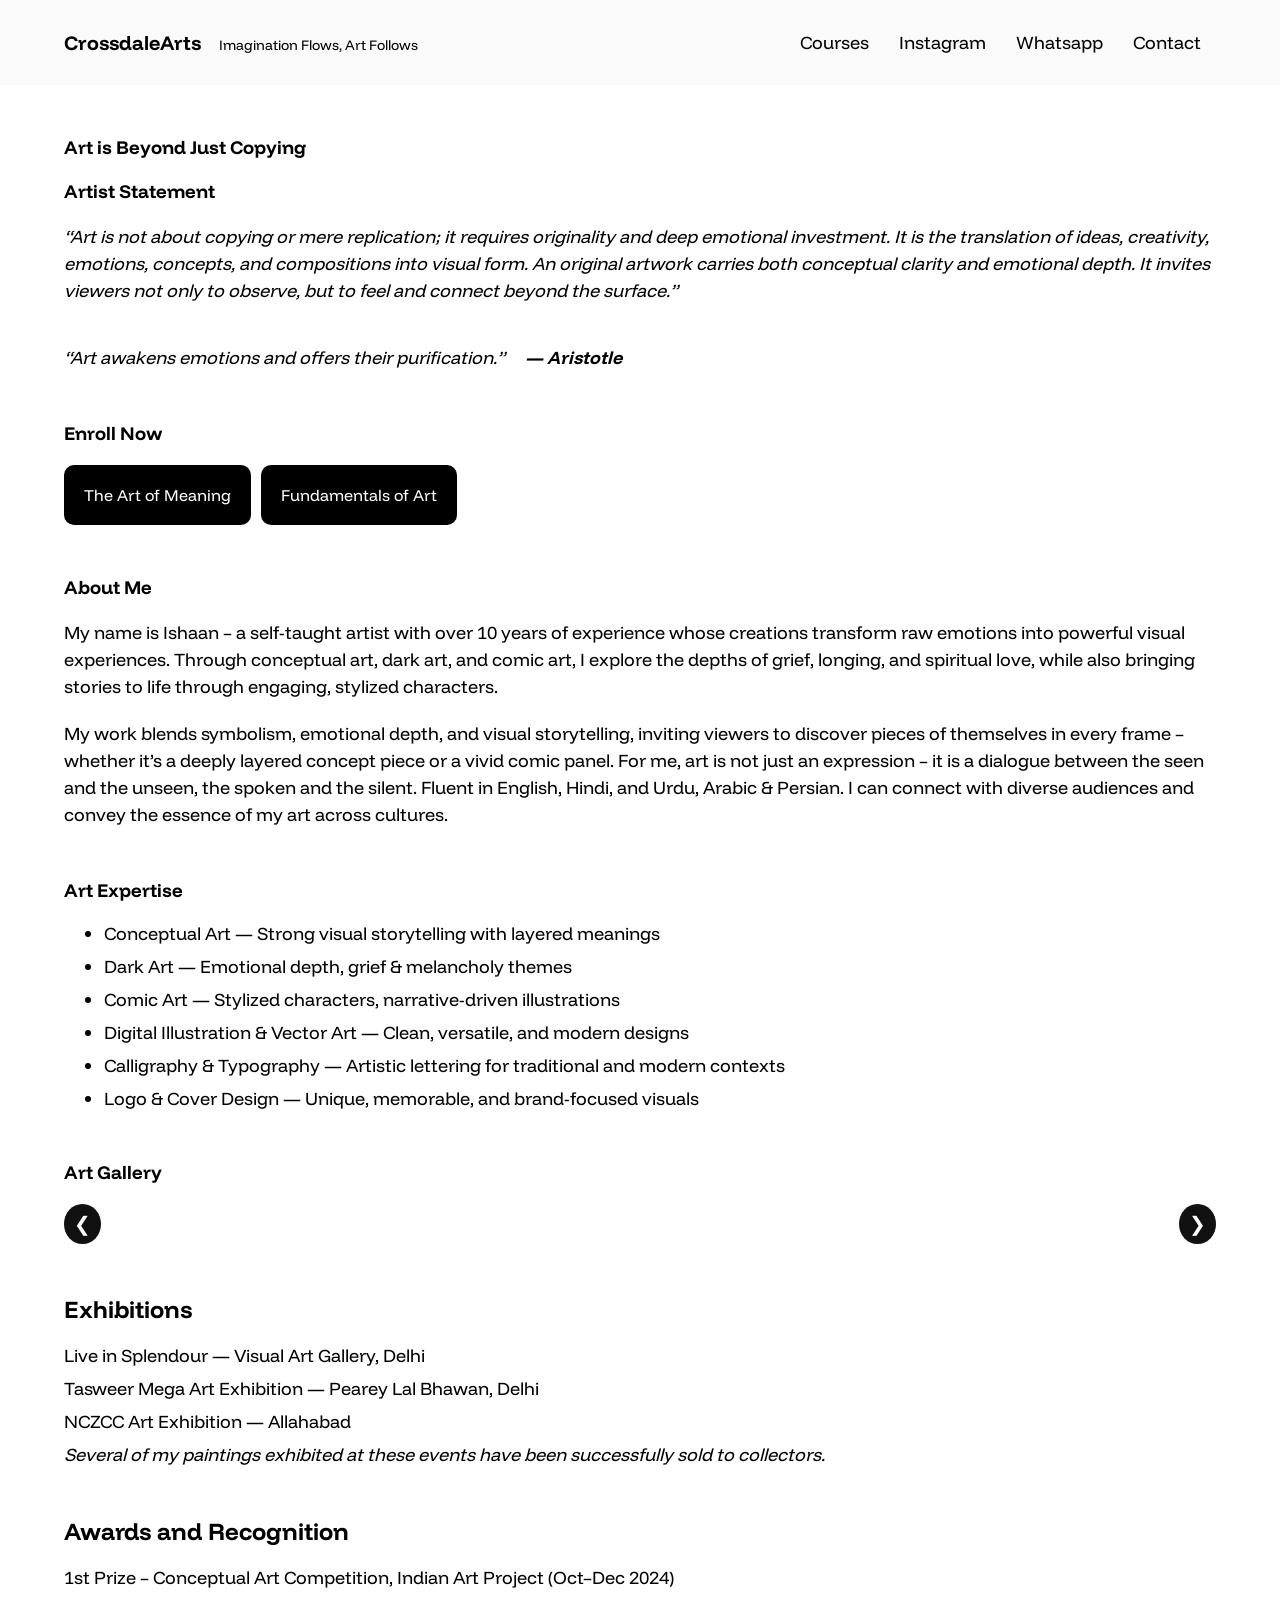
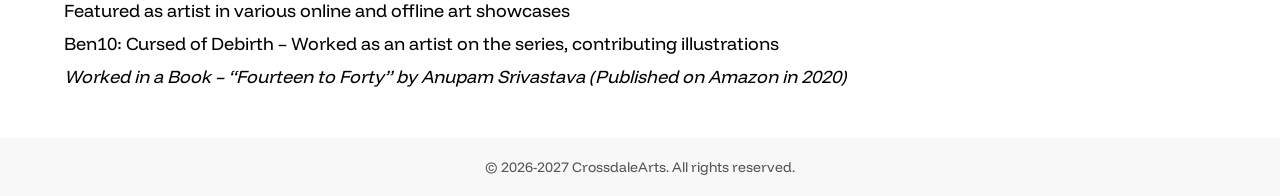
==== index.html @ beca7720 "Update font styles and enhance layout for improved aesthetics and readability" ====
<!doctype html>
<html lang="en">
  <head>
    <meta charset="UTF-8" />
    <meta name="viewport" content="width=device-width, initial-scale=1.0" />
    <link rel="stylesheet" href="style.css" />
    <!-- <link rel="preconnect" href="https://fonts.googleapis.com" />
    <link rel="preconnect" href="https://fonts.gstatic.com" crossorigin />
    <link
      href="https://fonts.googleapis.com/css2?family=Roboto:ital,wght@0,100..900;1,100..900&display=swap"
      rel="stylesheet"
    /> -->
    <link rel="preconnect" href="https://fonts.googleapis.com">
<link rel="preconnect" href="https://fonts.gstatic.com" crossorigin>
<link href="https://fonts.googleapis.com/css2?family=Funnel+Display:wght@300..800&display=swap" rel="stylesheet">
    <title>CrossdaleArts - Imagination Flows, Art Follows</title>
  </head>
  <body>
    <nav>
      <div id="navbar">
        <p>
          <b id="site-title"><a href="index.html">CrossdaleArts</a></b> &nbsp;&nbsp;&nbsp;&nbsp;
          Imagination Flows, Art Follows
        </p>
        <ul>
          <li><a href="/pages/courses.html" target="_blank">Courses</a></li>
          <li><a href="https://www.instagram.com/crossdalearts/" target="_blank">Instagram</a></li>
          <li><a href="https://wa.me/8858762510" target="_blank">Whatsapp</a></li>
          <li><a href="mailto:contact@crossdalearts.com">Contact</a></li>
        </ul>
      </div>
    </nav>

    <div id="artist-statement">
      <h3>Art is Beyond Just Copying</h3>
      <br />
      <h3>Artist Statement</h3>
      <br />
      <p id="artist-statement-paragraph">
        “Art is not about copying or mere replication; it requires originality and deep emotional investment. It is the translation of ideas, creativity, emotions, concepts, and compositions into visual form. An original artwork carries both conceptual clarity and emotional depth. It invites viewers not only to observe, but to feel and connect beyond the surface.”
      </p>
      <br><br>
      <p id="popular-quote">
        <i>“Art awakens emotions and offers their purification.”<b>&nbsp;&nbsp;&nbsp;&nbsp;&nbsp;— Aristotle</b></i>
      </p>
    </div>

    <!-- Enrollment -->
    <div id="enrollment">
      <h3>Enroll Now</h3>
      <br />
      <div id="enrollment-buttons">
        <a href="/pages/the-art-of-meaning.html"><button>The Art of Meaning</button></a>
        <a href="/pages/fundamental-of-arts.html"><button>Fundamentals of Art</button></a>
      </div>
    </div>

    <!-- About-Me -->
    <div id="about-me">
      <h3>About Me</h3>
      <br />
      <p>
        My name is Ishaan – a self-taught artist with over 10 years of
        experience whose creations transform raw emotions into powerful visual
        experiences. Through conceptual art, dark art, and comic art, I explore
        the depths of grief, longing, and spiritual love, while also bringing
        stories to life through engaging, stylized characters.
      </p>
      <br />
      <p>
        My work blends symbolism, emotional depth, and visual storytelling,
        inviting viewers to discover pieces of themselves in every frame –
        whether it’s a deeply layered concept piece or a vivid comic panel. For
        me, art is not just an expression – it is a dialogue between the seen
        and the unseen, the spoken and the silent. Fluent in English, Hindi, and
        Urdu, Arabic & Persian. I can connect with diverse audiences and convey
        the essence of my art across cultures.
      </p>
    </div>

    <!-- Art-Expertise -->
    <div id="art-expertise">
      <h3>Art Expertise</h3>
      <br />
      <ul>
        <li>
          Conceptual Art — Strong visual storytelling with layered meanings
        </li>
        <li>Dark Art — Emotional depth, grief & melancholy themes</li>
        <li>Comic Art — Stylized characters, narrative-driven illustrations</li>
        <li>
          Digital Illustration & Vector Art — Clean, versatile, and modern
          designs
        </li>
        <li>
          Calligraphy & Typography — Artistic lettering for traditional and
          modern contexts
        </li>
        <li>
          Logo & Cover Design — Unique, memorable, and brand-focused visuals
        </li>
      </ul>
    </div>

    <!-- art-gallery -->
    <div id="art-gallery">
      <h3>Art Gallery</h3>
      <br />
      <div class="gallery-slider" id="gallery-slider">
        <button
          class="gallery-nav"
          id="gallery-prev"
          aria-label="Previous images"
        >
          &#10094;
        </button>
        <div class="gallery-viewport">
          <div id="art-gallery-images"></div>
        </div>
        <button class="gallery-nav" id="gallery-next" aria-label="Next images">
          &#10095;
        </button>
      </div>
    </div>

    <!-- exhibitions -->
    <div id="exhibitions">
        <h2>Exhibitions</h2>
        <br>
      <p class="exhibitions-names">Live in Splendour — Visual Art Gallery, Delhi</p>
      <p class="exhibitions-names">Tasweer Mega Art Exhibition — Pearey Lal Bhawan, Delhi</p>
      <p class="exhibitions-names">NCZCC Art Exhibition — Allahabad</p>
      <p id="exhibition-note">Several of my paintings exhibited at these events have been successfully sold to collectors.</p>
    </div>

    <!-- awards and recognition -->
    <div id="recognitions">
        <h2>Awards and Recognition</h2>
        <br>
      <p class="recognition-names">1st Prize – Conceptual Art Competition, Indian Art Project (Oct–Dec 2024)</p>
      <p class="recognition-names">Featured as artist in various online and offline art showcases</p>
      <p class="recognition-names">Ben10: Cursed of Debirth – Worked as an artist on the series, contributing illustrations</p>
      <p id="recognition-note">Worked in a Book – “Fourteen to Forty” by Anupam Srivastava (Published on Amazon in 2020)</p>
    </div>

    <!-- footer -->
    <footer>
        <p>&copy; 2026-2027 CrossdaleArts. All rights reserved.</p>
    </footer>
    <script src="script.js"></script>
  </body>
</html>
---- style.css ----
*{
    margin: 0;
    padding: 0;
    /* font-family: "Roboto", sans-serif; */
    font-family: "Funnel Display", sans-serif;
}
a{
    text-decoration: none;
    color: inherit;
}

/* Global interactive glow for links and buttons */
a,
button{
    transition: color 0.2s ease, box-shadow 0.2s ease, text-shadow 0.2s ease, transform 0.2s ease;
}

a:hover,
a:focus-visible{
    text-shadow: 0 0 6px rgba(255, 255, 255, 0.45), 0 0 10px rgba(0, 0, 0, 0.25);
}

button:hover,
button:focus-visible{
    box-shadow: 0 0 10px rgba(255, 255, 255, 0.6), 0 0 14px rgba(0, 0, 0, 0.25);
    transform: translateY(-1px);
}

a:active{
    text-shadow: 0 0 4px rgba(255, 255, 255, 0.35), 0 0 8px rgba(0, 0, 0, 0.2);
}

button:active{
    box-shadow: 0 0 6px rgba(255, 255, 255, 0.45), 0 0 10px rgba(0, 0, 0, 0.2);
    transform: translateY(0);
}
nav{
    background-color: rgb(250, 250, 250);
    font-size: 18px;
}
#navbar{
    display: flex;
    justify-content: space-between;
    align-items: center;
    padding: 30px;
    width: 90%;
    margin: auto;
}
#navbar ul{
    display: flex;
    list-style: none;
}
#navbar ul li{
    margin: 0 15px;
}
#site-title{
    font-size: 20px;
}
#navbar p{
    font-size: 14px;
}

/* artist-statement */
#artist-statement{
    width: 90%;
    margin: auto;

    margin-top: 50px;
}
#artist-statement-paragraph{
    font-size: 18px;
    line-height: 1.5;
    font-style: italic;
}
#artist-statement h3{
    /* font-style: italic; */
}
#popular-quote{
    font-size: 18px;
    line-height: 1.5;
    font-style: italic;
}


/* Enrollment */
#enrollment{
    width: 90%;
    margin: auto;
    margin-top: 50px;
}
#enrollment-buttons{
    display: flex;
    gap: 10px;
}
#enrollment-buttons button{
    padding: 20px;
    border: none;
    background-color: black;
    color: white;
    border-radius: 10px;
    cursor: pointer;
    font-size: 16px;
}

/* About section */
#about-me{
    width: 90%;
    margin: auto;
    margin-top: 50px;
}
#about-me p{
    font-size: 18px;
    line-height: 1.5;
}

/* art-expertise */
#art-expertise{
    width: 90%;
    margin: auto;
    margin-top: 50px;
}
#art-expertise ul{
    list-style-type: disc;
    margin-left: 40px;
    font-size: 18px;
}
#art-expertise ul li{
    margin-bottom: 10px;
}

/* art-gallery */
#art-gallery{
    width: 90%;
    margin: 50px auto;
}
.gallery-slider{
    display: flex;
    align-items: center;
    gap: 12px;
}
.gallery-viewport{
    overflow: hidden;
    width: 100%;
}
#art-gallery-images{
    display: flex;
    transition: transform 0.35s ease;
    will-change: transform;
}
#art-gallery-images .slide{
    flex: 0 0 33.333%;
    padding-right: 12px;
    box-sizing: border-box;
}
#art-gallery-images img{
    width: 100%;
    height: 550px;
    object-fit: cover;
    border-radius: 10px;
    display: block;
}
.gallery-nav{
    border: none;
    background-color: #111;
    color: #fff;
    width: 40px;
    height: 40px;
    border-radius: 50%;
    cursor: pointer;
    font-size: 20px;
    line-height: 1;
}
.gallery-nav:disabled{
    opacity: 0.4;
    cursor: not-allowed;
}

@media (max-width: 900px){
    #art-gallery-images .slide{
        flex-basis: 50%;
    }
}

@media (max-width: 600px){
    #art-gallery-images .slide{
        flex-basis: 100%;
        padding-right: 0;
    }
    .gallery-nav{
        width: 34px;
        height: 34px;
        font-size: 18px;
    }
}


/* exhibitions */
#exhibitions{
    width: 90%;
    margin: 50px auto;
    gap: 30px;
}
#exhibitions .exhibitions-names{
    margin-bottom: 10px;
    font-size: 18px;
}
#exhibition-note{
    font-size: 18px;
    font-style: italic;
}

/* awards and recognition */
#recognitions{
    width: 90%;
    margin: 50px auto;
    gap: 30px;
}
#recognitions .recognition-names{
    margin-bottom: 10px;
    font-size: 18px;
}
#recognition-note{
    font-size: 18px;
    font-style: italic;
}

/* footer */
footer{
    background-color: rgb(248, 248, 248);
    text-align: center;
    padding: 20px;
    margin-top: 50px;
}
footer p{
    font-size: 14px;
    color: #555;
}               







/* course */
#whole-course-title-tagline-container{
    display: flex;
    justify-content: space-between;
    align-items: center;
    gap: 24px;
    width: 100%;
}
#course-content{
    width: 90%;
    margin: 50px auto;
}
#course-content p{
    font-size: 18px;
    line-height: 1.5;
}
#course-content img{
    width: 50%;
}
#enrollment-button{
    padding: 20px;
    border: none;
    background-color: black;
    color: white;
    border-radius: 10px;
    cursor: pointer;
    font-size: 16px;
    margin-left: 0;
    white-space: nowrap;
}
#whole-container-course{
    display: flex;
    align-items: center;
    gap: 50px;
    width: 90%;
    margin: auto;
}
#course-image{
    width: 40%;
    border-radius: 10px;
}
.download-course-details-button{
    padding: 15px;
    border: none;
    background-color: black;
    color: white;
    border-radius: 10px;
    cursor: pointer;
    font-size: 16px;
    width: 200px;
}
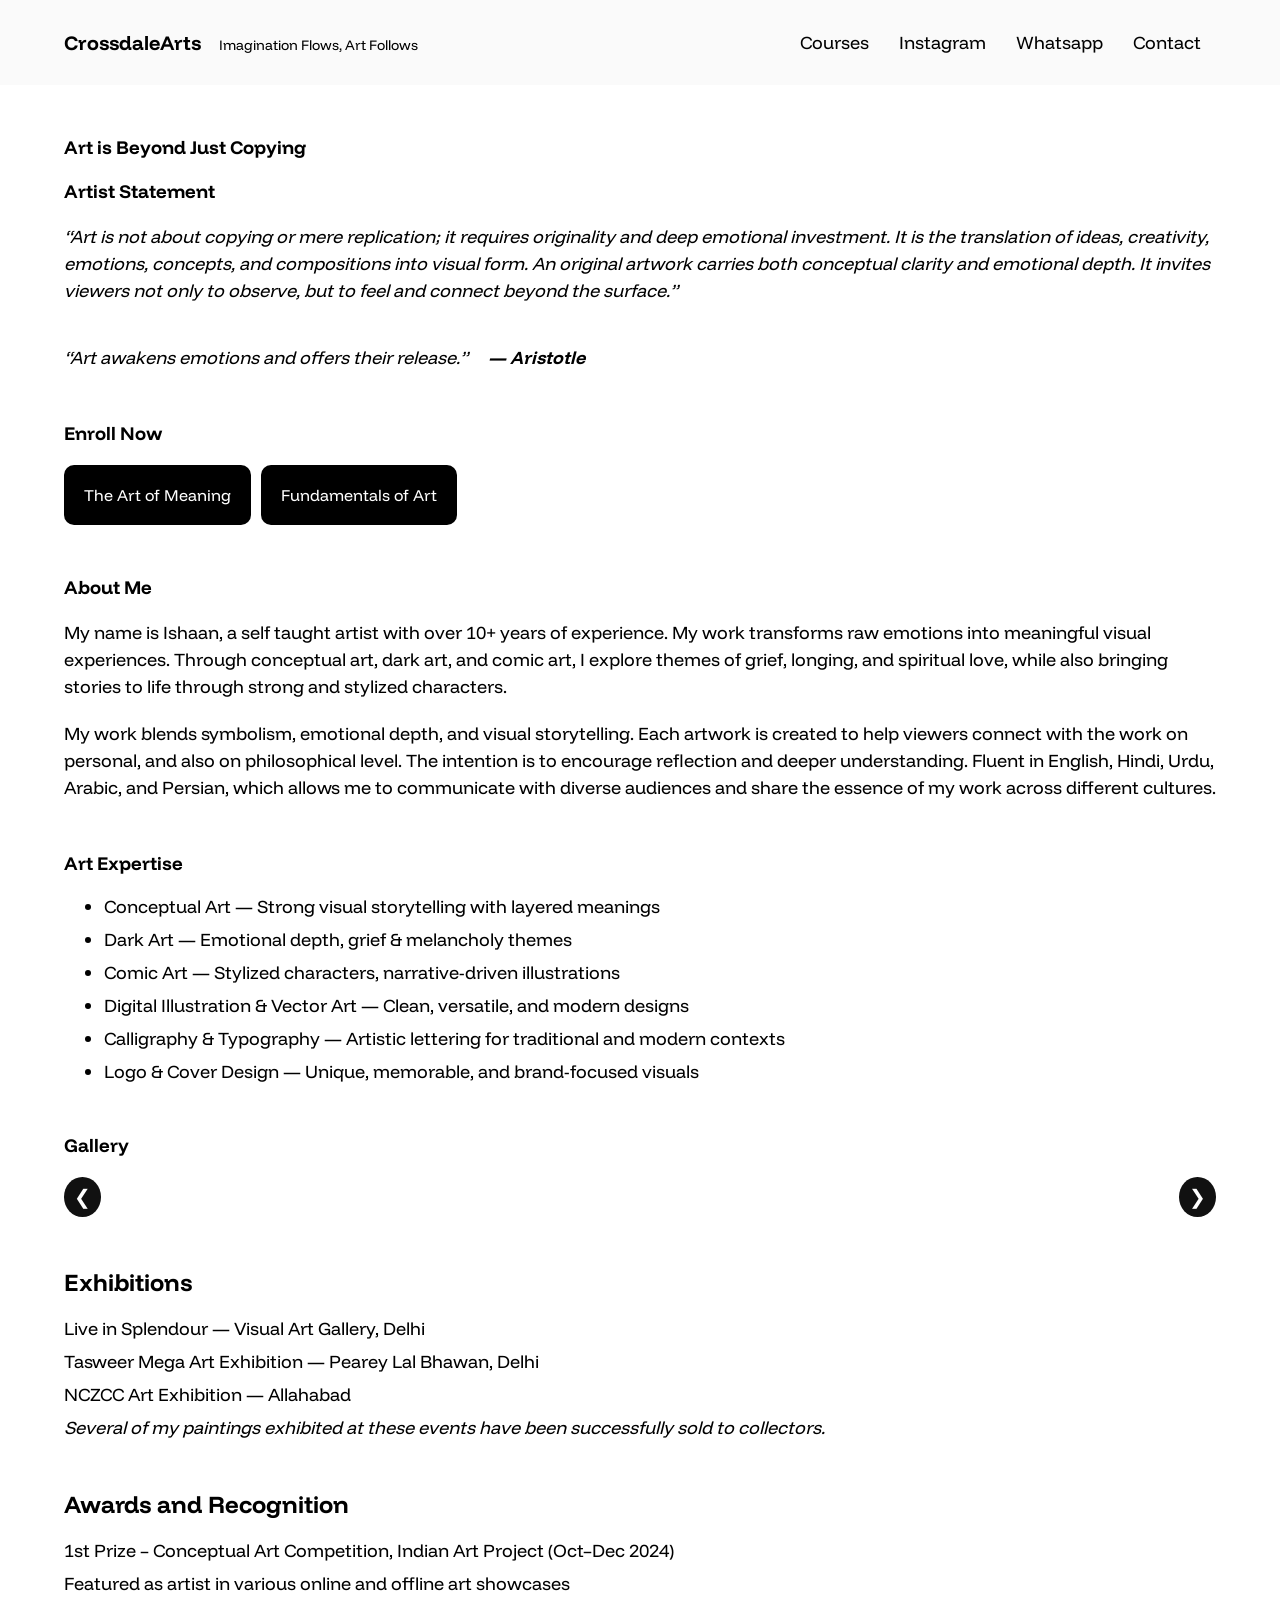
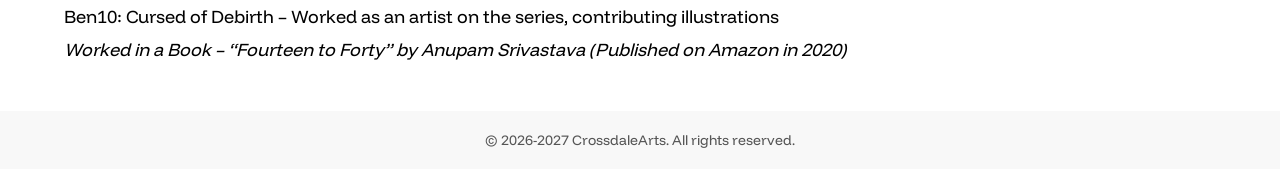
==== commit ac7df392: "Refactor code structure for improved readability and maintainability" ====
--- a/index.html
+++ b/index.html
@@ -4,6 +4,7 @@
     <meta charset="UTF-8" />
     <meta name="viewport" content="width=device-width, initial-scale=1.0" />
     <link rel="stylesheet" href="style.css" />
+    <link rel="shortcut icon" href="/images/logo.ico" type="image/x-icon">
     <!-- <link rel="preconnect" href="https://fonts.googleapis.com" />
     <link rel="preconnect" href="https://fonts.gstatic.com" crossorigin />
     <link
@@ -24,7 +25,7 @@
         </p>
         <ul>
           <li><a href="/pages/courses.html" target="_blank">Courses</a></li>
-          <li><a href="https://www.instagram.com/crossdalearts/" target="_blank">Instagram</a></li>
+          <li><a href="https://www.instagram.com/crossdale_arts/" target="_blank">Instagram</a></li>
           <li><a href="https://wa.me/8858762510" target="_blank">Whatsapp</a></li>
           <li><a href="mailto:contact@crossdalearts.com">Contact</a></li>
         </ul>
@@ -41,7 +42,7 @@
       </p>
       <br><br>
       <p id="popular-quote">
-        <i>“Art awakens emotions and offers their purification.”<b>&nbsp;&nbsp;&nbsp;&nbsp;&nbsp;— Aristotle</b></i>
+        <i>“Art awakens emotions and offers their release.”<b>&nbsp;&nbsp;&nbsp;&nbsp;&nbsp;— Aristotle</b></i>
       </p>
     </div>
 
@@ -60,21 +61,11 @@
       <h3>About Me</h3>
       <br />
       <p>
-        My name is Ishaan – a self-taught artist with over 10 years of
-        experience whose creations transform raw emotions into powerful visual
-        experiences. Through conceptual art, dark art, and comic art, I explore
-        the depths of grief, longing, and spiritual love, while also bringing
-        stories to life through engaging, stylized characters.
+        My name is Ishaan, a self taught artist with over 10+ years of experience. My work transforms raw emotions into meaningful visual experiences. Through conceptual art, dark art, and comic art, I explore themes of grief, longing, and spiritual love, while also bringing stories to life through strong and stylized characters.
       </p>
       <br />
       <p>
-        My work blends symbolism, emotional depth, and visual storytelling,
-        inviting viewers to discover pieces of themselves in every frame –
-        whether it’s a deeply layered concept piece or a vivid comic panel. For
-        me, art is not just an expression – it is a dialogue between the seen
-        and the unseen, the spoken and the silent. Fluent in English, Hindi, and
-        Urdu, Arabic & Persian. I can connect with diverse audiences and convey
-        the essence of my art across cultures.
+        My work blends symbolism, emotional depth, and visual storytelling. Each artwork is created to help viewers connect with the work on personal, and also on philosophical level. The intention is to encourage reflection and deeper understanding. Fluent in English, Hindi, Urdu, Arabic, and Persian, which allows me to communicate with diverse audiences and share the essence of my work across different cultures.
       </p>
     </div>
 
@@ -104,7 +95,7 @@
 
     <!-- art-gallery -->
     <div id="art-gallery">
-      <h3>Art Gallery</h3>
+      <h3>Gallery</h3>
       <br />
       <div class="gallery-slider" id="gallery-slider">
         <button
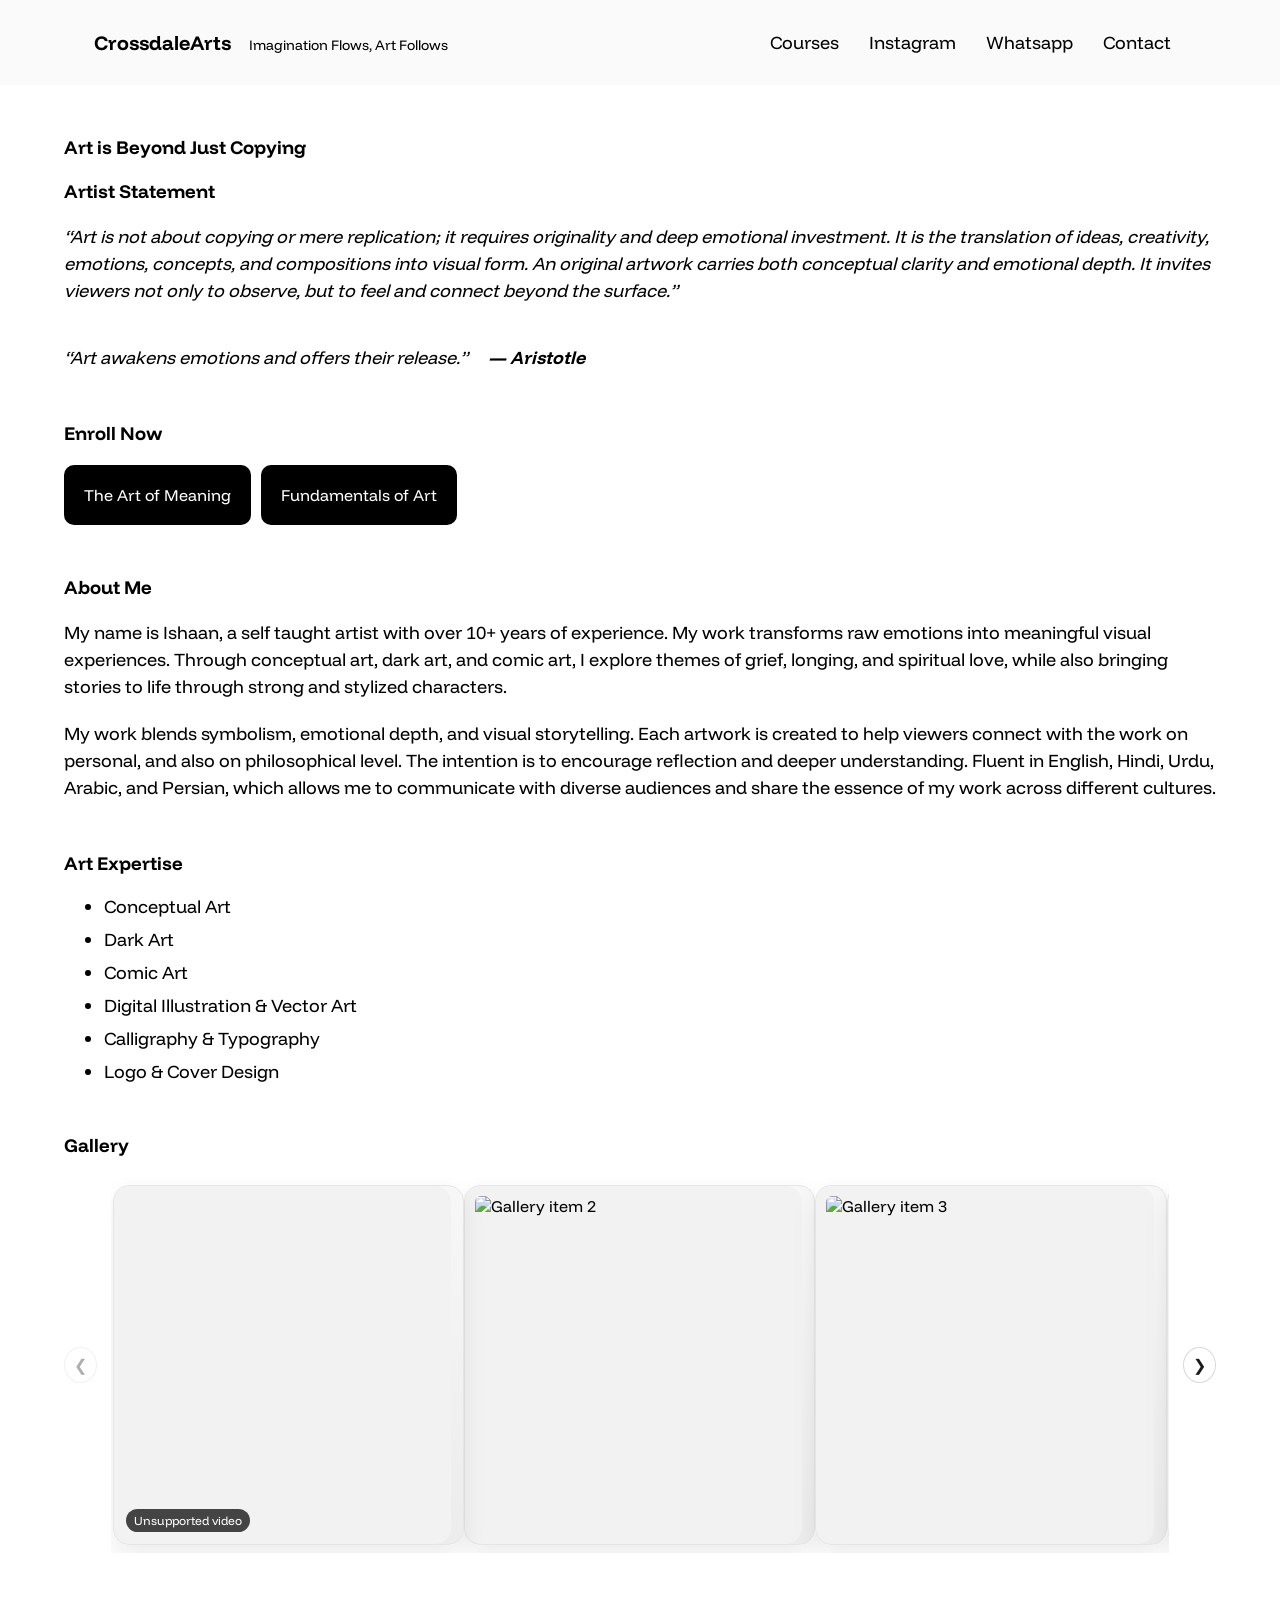
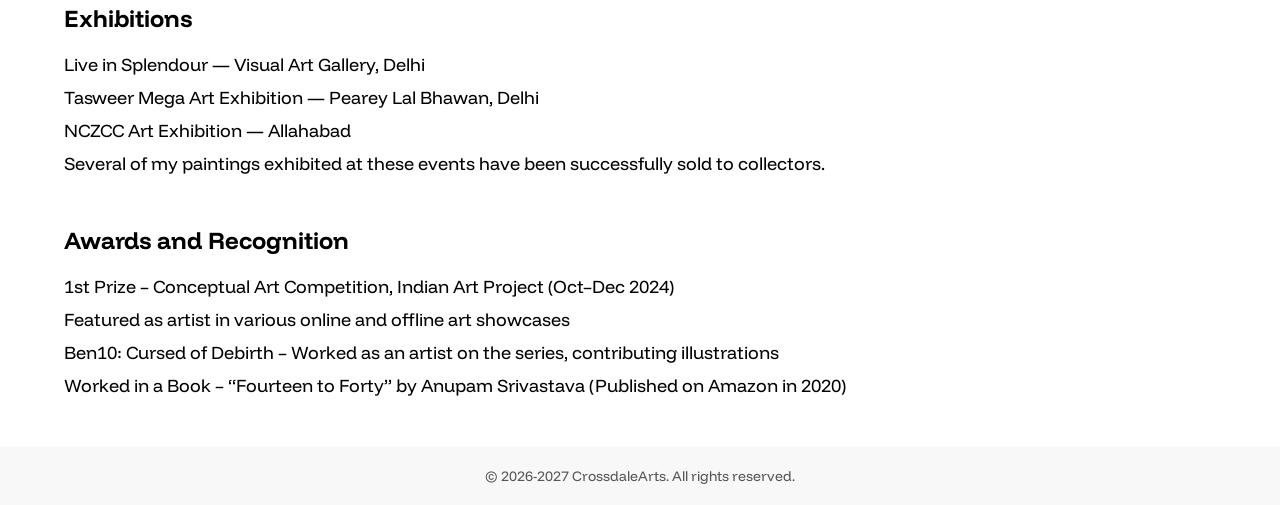
==== commit e99a54ab: "Refactor course content styles and enhance image preview functionality for improved user experience" ====
--- a/index.html
+++ b/index.html
@@ -20,9 +20,13 @@
     <nav>
       <div id="navbar">
         <p>
-          <b id="site-title"><a href="index.html">CrossdaleArts</a></b> &nbsp;&nbsp;&nbsp;&nbsp;
-          Imagination Flows, Art Follows
+          <b id="site-title"><a href="index.html">CrossdaleArts</a></b> <span class="site-tagline">&nbsp;&nbsp;&nbsp;&nbsp; Imagination Flows, Art Follows</span>
         </p>
+        <button class="nav-toggle" type="button" aria-label="Toggle navigation" aria-expanded="false">
+          <span></span>
+          <span></span>
+          <span></span>
+        </button>
         <ul>
           <li><a href="/pages/courses.html" target="_blank">Courses</a></li>
           <li><a href="https://www.instagram.com/crossdale_arts/" target="_blank">Instagram</a></li>
@@ -75,20 +79,18 @@
       <br />
       <ul>
         <li>
-          Conceptual Art — Strong visual storytelling with layered meanings
+          Conceptual Art
         </li>
-        <li>Dark Art — Emotional depth, grief & melancholy themes</li>
-        <li>Comic Art — Stylized characters, narrative-driven illustrations</li>
+        <li>Dark Art</li>
+        <li>Comic Art</li>
         <li>
-          Digital Illustration & Vector Art — Clean, versatile, and modern
-          designs
+          Digital Illustration & Vector Art
+       </li>
+        <li>
+          Calligraphy & Typography
         </li>
         <li>
-          Calligraphy & Typography — Artistic lettering for traditional and
-          modern contexts
-        </li>
-        <li>
-          Logo & Cover Design — Unique, memorable, and brand-focused visuals
+          Logo & Cover Design
         </li>
       </ul>
     </div>
@@ -141,3 +143,5 @@
     <script src="script.js"></script>
   </body>
 </html>
+
+
--- a/style.css
+++ b/style.css
@@ -4,6 +4,22 @@
     /* font-family: "Roboto", sans-serif; */
     font-family: "Funnel Display", sans-serif;
 }
+*,
+*::before,
+*::after{
+    box-sizing: border-box;
+}
+
+img,
+iframe{
+    max-width: 100%;
+}
+
+iframe{
+    display: block;
+    width: 100%;
+    border: 0;
+}
 a{
     text-decoration: none;
     color: inherit;
@@ -42,13 +58,18 @@
     display: flex;
     justify-content: space-between;
     align-items: center;
+    gap: 20px;
+    flex-wrap: nowrap;
     padding: 30px;
     width: 90%;
     margin: auto;
+    position: relative;
 }
 #navbar ul{
     display: flex;
     list-style: none;
+    flex-wrap: nowrap;
+    gap: 0;
 }
 #navbar ul li{
     margin: 0 15px;
@@ -59,6 +80,29 @@
 #navbar p{
     font-size: 14px;
 }
+.site-tagline{
+    display: inline;
+}
+.nav-toggle{
+    display: none;
+    border: 1px solid #d8d8d8;
+    background: #fff;
+    border-radius: 8px;
+    width: 44px;
+    height: 40px;
+    cursor: pointer;
+    align-items: center;
+    justify-content: center;
+    flex-direction: column;
+    gap: 5px;
+}
+.nav-toggle span{
+    display: block;
+    width: 20px;
+    height: 2px;
+    background: #111;
+    border-radius: 2px;
+}
 
 /* artist-statement */
 #artist-statement{
@@ -91,6 +135,7 @@
 #enrollment-buttons{
     display: flex;
     gap: 10px;
+    flex-wrap: wrap;
 }
 #enrollment-buttons button{
     padding: 20px;
@@ -136,11 +181,13 @@
 .gallery-slider{
     display: flex;
     align-items: center;
-    gap: 12px;
+    gap: 14px;
 }
 .gallery-viewport{
     overflow: hidden;
     width: 100%;
+    padding: 8px 2px;
+    touch-action: pan-y;
 }
 #art-gallery-images{
     display: flex;
@@ -151,33 +198,146 @@
     flex: 0 0 33.333%;
     padding-right: 12px;
     box-sizing: border-box;
-}
-#art-gallery-images img{
+    border-radius: 16px;
+    overflow: hidden;
+    height: clamp(240px, 30vw, 360px);
+    background: linear-gradient(180deg, #f7f7f7 0%, #ececec 100%);
+    border: 1px solid #e5e5e5;
+    box-shadow: 0 10px 24px rgba(0, 0, 0, 0.08);
+    display: flex;
+    align-items: center;
+    justify-content: center;
+}
+#art-gallery-images .gallery-media{
     width: 100%;
-    height: 550px;
-    object-fit: cover;
+    height: 100%;
+    object-fit: contain;
+    padding: 10px;
+    border-radius: 16px;
+    display: block;
+    background: #f2f2f2;
+}
+#art-gallery-images video.gallery-media{
+    cursor: pointer;
+}
+#art-gallery-images .slide.media-error{
+    position: relative;
+}
+#art-gallery-images .slide.media-error::after{
+    content: "Unsupported video";
+    position: absolute;
+    left: 12px;
+    bottom: 12px;
+    background: rgba(20, 20, 20, 0.78);
+    color: #fff;
+    font-size: 12px;
+    padding: 4px 8px;
+    border-radius: 999px;
+}
+.gallery-nav{
+    border: 1px solid #d8d8d8;
+    background: rgba(255, 255, 255, 0.9);
+    color: #1a1a1a;
+    width: 36px;
+    height: 36px;
+    border-radius: 50%;
+    cursor: pointer;
+    font-size: 16px;
+    font-weight: 500;
+    line-height: 1;
+    box-shadow: none;
+}
+.gallery-nav:hover,
+.gallery-nav:focus-visible{
+    background: #fff;
+    border-color: #bfbfbf;
+    box-shadow: none;
+    transform: none;
+}
+.gallery-nav:active{
+    box-shadow: none;
+    transform: none;
+}
+.gallery-nav:disabled{
+    opacity: 0.35;
+    cursor: not-allowed;
+}
+
+.gallery-lightbox{
+    position: fixed;
+    inset: 0;
+    display: none;
+    align-items: center;
+    justify-content: center;
+    background: rgba(10, 10, 10, 0.65);
+    padding: 4vh 4vw;
+    z-index: 1000;
+}
+.gallery-lightbox.is-open{
+    display: flex;
+}
+.gallery-lightbox-box{
+    width: min(1000px, 92vw);
+    height: min(84vh, 760px);
+    background: #fff;
+    border-radius: 14px;
+    border: 1px solid #e7e7e7;
+    box-shadow: 0 18px 36px rgba(0, 0, 0, 0.2);
+    display: flex;
+    flex-direction: column;
+    overflow: hidden;
+}
+.gallery-lightbox-close{
+    align-self: flex-end;
+    margin: 10px 10px 0 0;
+    border: 1px solid #d6d6d6;
+    background: #fff;
+    color: #151515;
+    border-radius: 999px;
+    padding: 6px 12px;
+    font-size: 13px;
+    line-height: 1;
+    cursor: pointer;
+}
+.gallery-lightbox-content{
+    flex: 1;
+    min-height: 0;
+    display: flex;
+    align-items: center;
+    justify-content: center;
+    padding: 10px 16px 16px;
+}
+.gallery-lightbox-media{
+    width: 100%;
+    height: 100%;
+    object-fit: contain;
     border-radius: 10px;
-    display: block;
-}
-.gallery-nav{
-    border: none;
-    background-color: #111;
-    color: #fff;
-    width: 40px;
-    height: 40px;
-    border-radius: 50%;
-    cursor: pointer;
-    font-size: 20px;
-    line-height: 1;
-}
-.gallery-nav:disabled{
-    opacity: 0.4;
-    cursor: not-allowed;
+    background: #f4f4f4;
+}
+.gallery-video-fallback{
+    width: 100%;
+    height: 100%;
+    display: flex;
+    flex-direction: column;
+    align-items: center;
+    justify-content: center;
+    gap: 12px;
+    text-align: center;
+    color: #222;
+}
+.gallery-video-fallback a{
+    border: 1px solid #d2d2d2;
+    border-radius: 999px;
+    padding: 8px 14px;
+}
+body.gallery-lightbox-open{
+    overflow: hidden;
 }
 
 @media (max-width: 900px){
     #art-gallery-images .slide{
         flex-basis: 50%;
+        height: clamp(220px, 46vw, 340px);
     }
 }
 
@@ -185,11 +345,20 @@
     #art-gallery-images .slide{
         flex-basis: 100%;
         padding-right: 0;
+        height: clamp(220px, 72vw, 360px);
     }
     .gallery-nav{
-        width: 34px;
-        height: 34px;
-        font-size: 18px;
+        width: 32px;
+        height: 32px;
+        font-size: 14px;
+    }
+    .gallery-lightbox{
+        padding: 2vh 2vw;
+    }
+    .gallery-lightbox-box{
+        width: 96vw;
+        height: 88vh;
+        border-radius: 10px;
     }
 }
 
@@ -206,7 +375,7 @@
 }
 #exhibition-note{
     font-size: 18px;
-    font-style: italic;
+    /* font-style: italic; */
 }
 
 /* awards and recognition */
@@ -221,7 +390,7 @@
 }
 #recognition-note{
     font-size: 18px;
-    font-style: italic;
+    /* font-style: italic; */
 }
 
 /* footer */
@@ -259,7 +428,9 @@
     line-height: 1.5;
 }
 #course-content img{
-    width: 50%;
+    width: 90%;
+    margin-left: 10px;
+    margin-bottom: -10px;
 }
 #enrollment-button{
     padding: 20px;
@@ -282,6 +453,12 @@
 #course-image{
     width: 40%;
     border-radius: 10px;
+    height: auto;
+    max-height: min(62vh, 520px);
+    object-fit: contain;
+    display: block;
+    margin: 0;
+    cursor: zoom-in;
 }
 .download-course-details-button{
     padding: 15px;
@@ -293,3 +470,197 @@
     font-size: 16px;
     width: 200px;
 }
+
+
+#bonus{
+    padding: 15px;
+    border: none;
+    background: rgb(230, 230, 230);
+    color: black;
+    border-radius: 10px;
+    cursor: pointer;
+    font-size: 16px;
+    width: 100%;
+}
+
+/* Responsive layout */
+@media (max-width: 992px){
+    nav{
+        font-size: 16px;
+    }
+    #whole-container-course{
+        flex-direction: column;
+        align-items: flex-start;
+        gap: 28px;
+    }
+    #course-content{
+        width: 100%;
+        margin: 36px auto 0;
+    }
+    #course-image{
+        width: 82%;
+        max-width: 560px;
+        align-self: center;
+        order: -1;
+    }
+    #whole-course-title-tagline-container{
+        gap: 18px;
+    }
+}
+
+@media (max-width: 768px){
+    #navbar{
+        padding: 18px 0 14px;
+        gap: 14px;
+        flex-wrap: wrap;
+    }
+    #site-title{
+        font-size: 18px;
+    }
+    #navbar p{
+        font-size: 13px;
+        line-height: 1.4;
+        max-width: calc(100% - 58px);
+    }
+    .site-tagline{
+        display: none;
+    }
+    .nav-toggle{
+        display: inline-flex;
+    }
+    #navbar ul{
+        display: none;
+        position: absolute;
+        top: calc(100% + 8px);
+        left: 0;
+        right: 0;
+        width: 100%;
+        background: rgb(250, 250, 250);
+        border: 1px solid #e9e9e9;
+        border-radius: 10px;
+        padding: 12px;
+        z-index: 20;
+        flex-direction: column;
+        align-items: flex-start;
+        gap: 8px;
+    }
+    #navbar.nav-open ul{
+        display: flex;
+    }
+    #navbar ul li{
+        margin: 0;
+        width: 100%;
+    }
+    #navbar ul li a{
+        display: block;
+        width: 100%;
+        padding: 10px 8px;
+    }
+
+    #artist-statement,
+    #enrollment,
+    #about-me,
+    #art-expertise,
+    #art-gallery,
+    #exhibitions,
+    #recognitions,
+    #whole-container-course{
+        width: 90%;
+        margin-top: 36px;
+    }
+
+    #artist-statement-paragraph,
+    #popular-quote,
+    #about-me p,
+    #art-expertise ul,
+    #course-content p,
+    #exhibitions .exhibitions-names,
+    #recognitions .recognition-names,
+    #exhibition-note,
+    #recognition-note{
+        font-size: 16px;
+        line-height: 1.6;
+    }
+
+    #enrollment-buttons{
+        width: auto;
+    }
+    #enrollment-buttons a{
+        width: auto;
+    }
+    #enrollment-buttons button{
+        width: auto;
+        min-width: 180px;
+        padding: 14px;
+        font-size: 15px;
+    }
+
+    #whole-course-title-tagline-container{
+        flex-direction: column;
+        align-items: flex-start;
+    }
+    #enrollment-button{
+        width: auto;
+        min-width: 170px;
+        padding: 14px;
+        font-size: 15px;
+    }
+    .download-course-details-button{
+        width: auto;
+        max-width: 100%;
+        min-width: 170px;
+        margin-bottom: 10px;
+    }
+    #course-image{
+        width: 80%;
+        max-width: 100vw;
+        height: 35%;
+        max-height: 40vh;
+        min-height: 30vh;
+        object-fit: contain;
+        /* margin-left: calc(50% - 50vw); */
+    }
+    #course-content{
+        margin-top: 18px;
+    }
+
+    iframe{
+        min-height: 78vh;
+        height: 78vh;
+    }
+}
+
+@media (max-width: 576px){
+    #site-title{
+        font-size: 17px;
+    }
+    #artist-statement,
+    #enrollment,
+    #about-me,
+    #art-expertise,
+    #art-gallery,
+    #exhibitions,
+    #recognitions,
+    #whole-container-course{
+        width: 90%;
+    }
+    #art-expertise ul{
+        margin-left: 22px;
+    }
+    #course-image{
+        width: 100vw;
+        max-width: 100vw;
+        height: 35vh;
+        max-height: 40vh;
+        min-height: 30vh;
+        object-fit: contain;
+        margin-left: calc(50% - 50vw);
+    }
+    footer{
+        margin-top: 36px;
+        padding: 16px;
+    }
+    footer p{
+        font-size: 12px;
+    }
+}
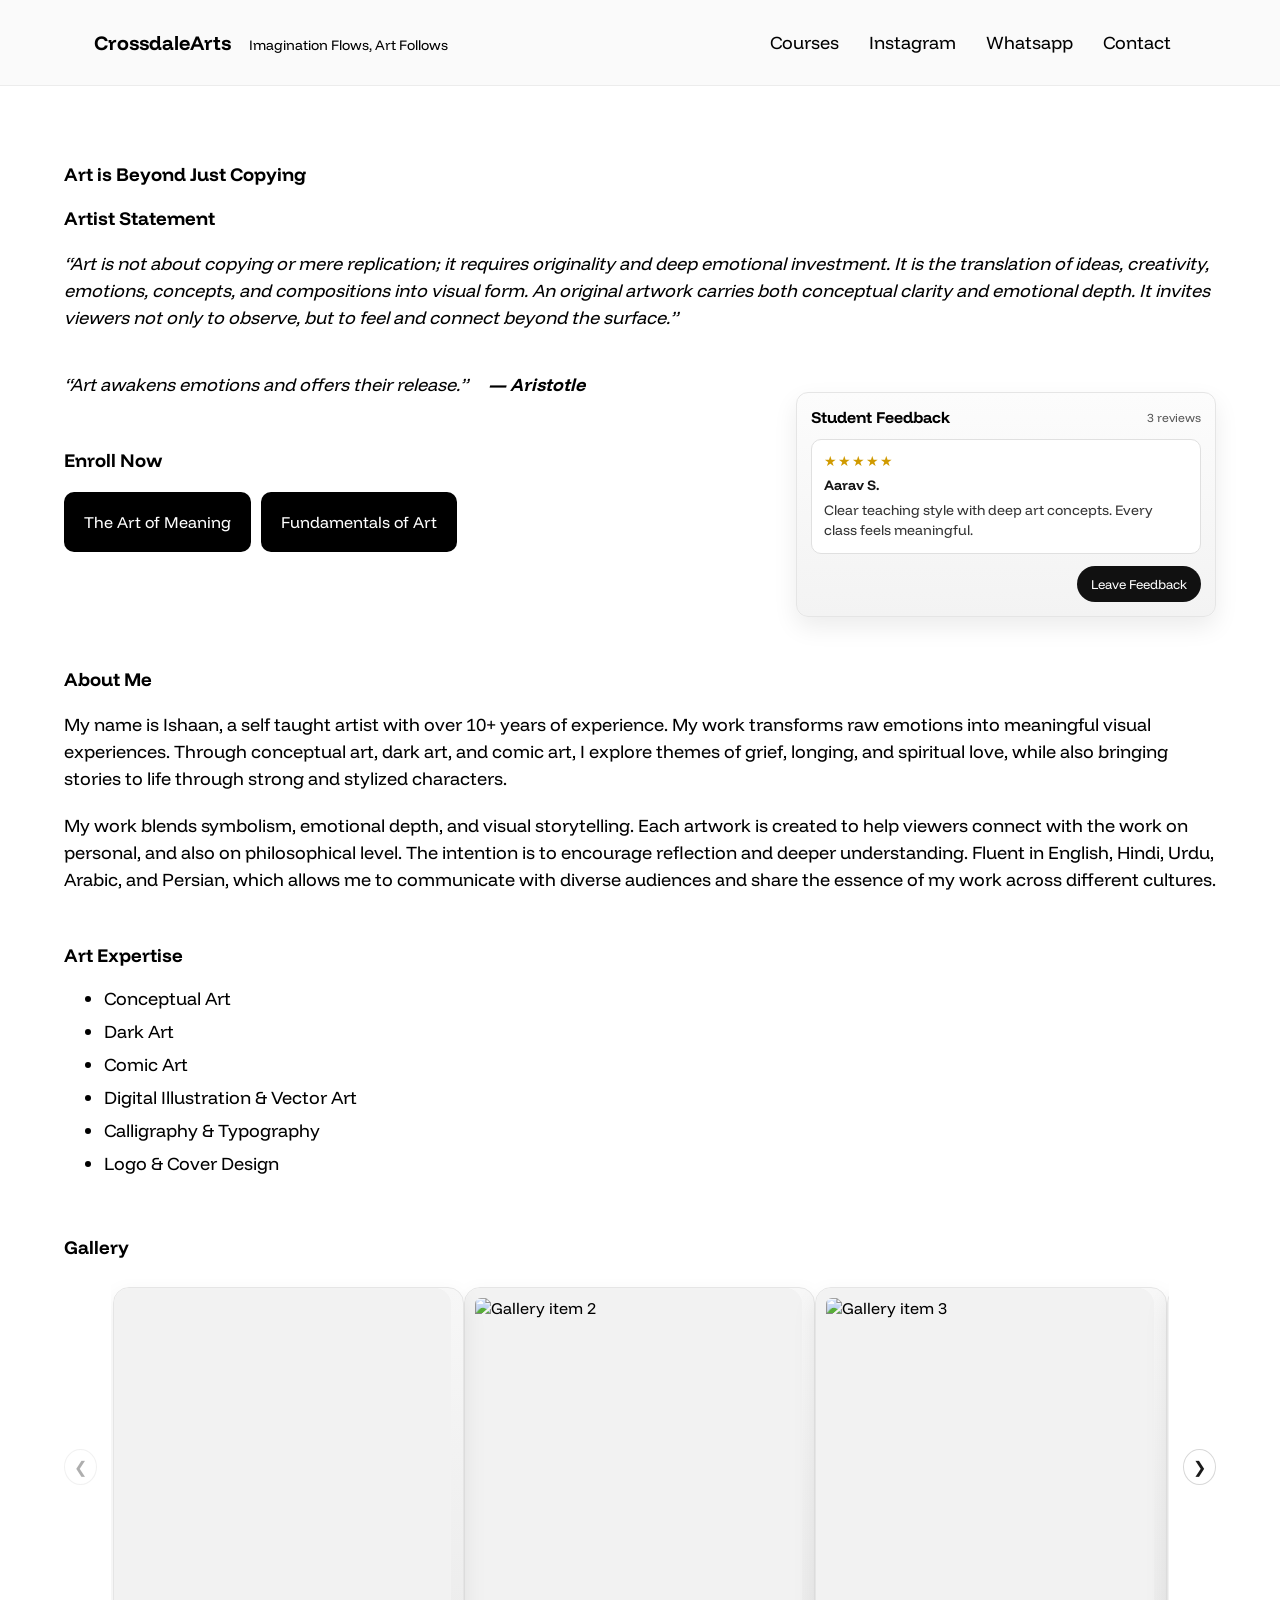
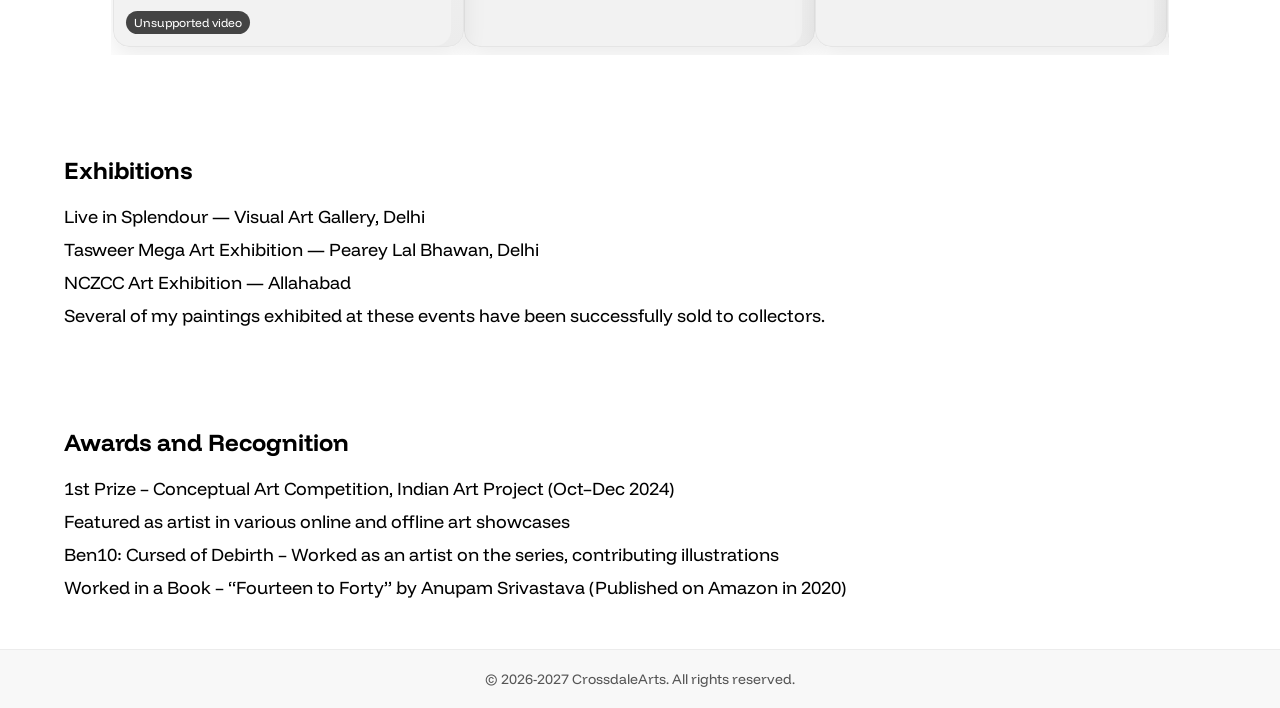
==== commit 23c453f6: "Add feedback widget and server-side feedback handling; update README and styles" ====
--- a/index.html
+++ b/index.html
@@ -15,6 +15,15 @@
 <link rel="preconnect" href="https://fonts.gstatic.com" crossorigin>
 <link href="https://fonts.googleapis.com/css2?family=Funnel+Display:wght@300..800&display=swap" rel="stylesheet">
     <title>CrossdaleArts - Imagination Flows, Art Follows</title>
+    <!-- Google tag (gtag.js) -->
+    <script async src="https://www.googletagmanager.com/gtag/js?id=G-B2MFTX4NMZ"></script>
+    <script>
+      window.dataLayer = window.dataLayer || [];
+      function gtag(){dataLayer.push(arguments);}
+      gtag('js', new Date());
+
+      gtag('config', 'G-B2MFTX4NMZ');
+    </script>
   </head>
   <body>
     <nav>
@@ -54,9 +63,12 @@
     <div id="enrollment">
       <h3>Enroll Now</h3>
       <br />
-      <div id="enrollment-buttons">
-        <a href="/pages/the-art-of-meaning.html"><button>The Art of Meaning</button></a>
-        <a href="/pages/fundamental-of-arts.html"><button>Fundamentals of Art</button></a>
+      <div id="enrollment-layout">
+        <div id="enrollment-buttons">
+          <a href="/pages/the-art-of-meaning.html"><button>The Art of Meaning</button></a>
+          <a href="/pages/fundamental-of-arts.html"><button>Fundamentals of Art</button></a>
+        </div>
+        <div id="feedback-widget-anchor" aria-live="polite"></div>
       </div>
     </div>
 
@@ -143,5 +155,3 @@
     <script src="script.js"></script>
   </body>
 </html>
-
-
--- a/style.css
+++ b/style.css
@@ -24,6 +24,12 @@
     text-decoration: none;
     color: inherit;
 }
+body{
+    padding-top: 112px;
+    min-height: 100vh;
+    display: flex;
+    flex-direction: column;
+}
 
 /* Global interactive glow for links and buttons */
 a,
@@ -53,6 +59,12 @@
 nav{
     background-color: rgb(250, 250, 250);
     font-size: 18px;
+    position: fixed;
+    top: 0;
+    left: 0;
+    right: 0;
+    z-index: 1200;
+    border-bottom: 1px solid #ececec;
 }
 #navbar{
     display: flex;
@@ -132,6 +144,12 @@
     margin: auto;
     margin-top: 50px;
 }
+#enrollment-layout{
+    display: grid;
+    grid-template-columns: minmax(280px, 1fr) minmax(300px, 420px);
+    align-items: start;
+    gap: 20px;
+}
 #enrollment-buttons{
     display: flex;
     gap: 10px;
@@ -145,6 +163,176 @@
     border-radius: 10px;
     cursor: pointer;
     font-size: 16px;
+}
+#feedback-widget-anchor{
+    min-height: 188px;
+    margin-top: -100px;
+}
+.feedback-widget{
+    border: 1px solid #e5e5e5;
+    border-radius: 12px;
+    background: linear-gradient(180deg, #fcfcfc 0%, #f3f3f3 100%);
+    box-shadow: 0 10px 24px rgba(0, 0, 0, 0.08);
+    padding: 14px;
+    display: flex;
+    flex-direction: column;
+    gap: 12px;
+}
+.feedback-widget-header{
+    display: flex;
+    justify-content: space-between;
+    align-items: center;
+    gap: 10px;
+}
+.feedback-widget-header h4{
+    font-size: 16px;
+}
+.feedback-count{
+    font-size: 12px;
+    color: #585858;
+}
+.feedback-card{
+    border: 1px solid #e0e0e0;
+    background: #fff;
+    border-radius: 10px;
+    padding: 12px;
+    min-height: 98px;
+    cursor: pointer;
+    transition: transform 0.22s ease, box-shadow 0.22s ease, opacity 0.22s ease;
+}
+.feedback-card.is-flipping{
+    opacity: 0.25;
+    transform: rotateX(12deg) scale(0.985);
+}
+.feedback-card:hover,
+.feedback-card:focus-visible{
+    transform: translateY(-1px);
+    box-shadow: 0 10px 18px rgba(0, 0, 0, 0.1);
+}
+.feedback-stars{
+    font-size: 14px;
+    letter-spacing: 1px;
+    color: #d09a00;
+}
+.feedback-name{
+    font-size: 14px;
+    font-weight: 700;
+    margin-top: 6px;
+    color: #151515;
+}
+.feedback-message{
+    margin-top: 6px;
+    font-size: 14px;
+    color: #333;
+    line-height: 1.45;
+}
+.feedback-widget-actions{
+    display: flex;
+    justify-content: flex-end;
+}
+.feedback-leave-btn{
+    border: none;
+    background: #111;
+    color: #fff;
+    border-radius: 999px;
+    padding: 10px 14px;
+    font-size: 13px;
+    cursor: pointer;
+}
+.feedback-overlay{
+    position: fixed;
+    inset: 0;
+    display: none;
+    align-items: center;
+    justify-content: center;
+    background: rgba(10, 10, 10, 0.6);
+    z-index: 2100;
+    padding: 20px;
+}
+.feedback-overlay.is-open{
+    display: flex;
+}
+.feedback-modal{
+    width: min(680px, 94vw);
+    max-height: 90vh;
+    background: #fff;
+    border-radius: 12px;
+    border: 1px solid #e4e4e4;
+    box-shadow: 0 16px 36px rgba(0, 0, 0, 0.22);
+    padding: 16px;
+    overflow: auto;
+}
+.feedback-modal-top{
+    display: flex;
+    justify-content: space-between;
+    align-items: center;
+    gap: 8px;
+}
+.feedback-modal-close{
+    border: 1px solid #d6d6d6;
+    background: #fff;
+    color: #151515;
+    border-radius: 999px;
+    padding: 7px 12px;
+    font-size: 12px;
+    cursor: pointer;
+}
+.feedback-modal-stars{
+    font-size: 16px;
+    color: #d09a00;
+    margin-top: 12px;
+}
+.feedback-modal-name{
+    font-size: 15px;
+    font-weight: 700;
+    margin-top: 8px;
+}
+.feedback-modal-message{
+    margin-top: 10px;
+    line-height: 1.6;
+    font-size: 15px;
+    color: #2d2d2d;
+}
+.feedback-form{
+    margin-top: 16px;
+    border-top: 1px solid #ececec;
+    padding-top: 14px;
+    display: flex;
+    flex-direction: column;
+    gap: 10px;
+}
+.feedback-form label{
+    font-size: 13px;
+    color: #232323;
+}
+.feedback-form input,
+.feedback-form select,
+.feedback-form textarea{
+    width: 100%;
+    margin-top: 4px;
+    border: 1px solid #d7d7d7;
+    border-radius: 8px;
+    padding: 10px;
+    font-size: 14px;
+    font-family: inherit;
+}
+.feedback-form textarea{
+    min-height: 100px;
+    resize: vertical;
+}
+.feedback-form-submit{
+    border: none;
+    background: #111;
+    color: #fff;
+    border-radius: 10px;
+    padding: 10px 14px;
+    font-size: 14px;
+    cursor: pointer;
+    align-self: flex-end;
+}
+.feedback-form-note{
+    font-size: 12px;
+    color: #595959;
 }
 
 /* About section */
@@ -271,7 +459,7 @@
     justify-content: center;
     background: rgba(10, 10, 10, 0.65);
     padding: 4vh 4vw;
-    z-index: 1000;
+    z-index: 2000;
 }
 .gallery-lightbox.is-open{
     display: flex;
@@ -398,7 +586,8 @@
     background-color: rgb(248, 248, 248);
     text-align: center;
     padding: 20px;
-    margin-top: 50px;
+    margin-top: auto;
+    border-top: 1px solid #ececec;
 }
 footer p{
     font-size: 14px;
@@ -412,6 +601,58 @@
 
 
 /* course */
+#courses-page{
+    width: 90%;
+    margin: 30px auto 40px;
+}
+#courses-page h1{
+    font-size: 34px;
+    margin-bottom: 10px;
+}
+#courses-page-subtitle{
+    font-size: 18px;
+    line-height: 1.5;
+    margin-bottom: 24px;
+}
+.courses-grid{
+    display: grid;
+    grid-template-columns: repeat(2, minmax(0, 1fr));
+    gap: 20px;
+}
+.course-card{
+    border: 1px solid #e8e8e8;
+    border-radius: 14px;
+    overflow: hidden;
+    background: #fff;
+    box-shadow: 0 10px 24px rgba(0, 0, 0, 0.06);
+}
+.course-card img{
+    width: 100%;
+    height: clamp(220px, 26vw, 320px);
+    object-fit: cover;
+    display: block;
+}
+.course-card-content{
+    padding: 16px;
+}
+.course-card-content h2{
+    font-size: 24px;
+    margin-bottom: 8px;
+}
+.course-card-content p{
+    font-size: 16px;
+    line-height: 1.6;
+    margin-bottom: 16px;
+}
+.course-card-link{
+    display: inline-block;
+    padding: 11px 16px;
+    background: #111;
+    color: #fff;
+    border-radius: 10px;
+    font-size: 15px;
+}
+
 #whole-course-title-tagline-container{
     display: flex;
     justify-content: space-between;
@@ -509,6 +750,9 @@
 }
 
 @media (max-width: 768px){
+    body{
+        padding-top: 92px;
+    }
     #navbar{
         padding: 18px 0 14px;
         gap: 14px;
@@ -564,9 +808,20 @@
     #art-gallery,
     #exhibitions,
     #recognitions,
-    #whole-container-course{
+    #whole-container-course,
+    #courses-page{
         width: 90%;
         margin-top: 36px;
+    }
+    .courses-grid{
+        grid-template-columns: 1fr;
+        gap: 16px;
+    }
+    #courses-page h1{
+        font-size: 30px;
+    }
+    #courses-page-subtitle{
+        font-size: 16px;
     }
 
     #artist-statement-paragraph,
@@ -594,6 +849,13 @@
         padding: 14px;
         font-size: 15px;
     }
+    #enrollment-layout{
+        grid-template-columns: 1fr;
+    }
+    #feedback-widget-anchor{
+        min-height: 0;
+        margin-top: 40px;
+    }
 
     #whole-course-title-tagline-container{
         flex-direction: column;
@@ -641,7 +903,8 @@
     #art-gallery,
     #exhibitions,
     #recognitions,
-    #whole-container-course{
+    #whole-container-course,
+    #courses-page{
         width: 90%;
     }
     #art-expertise ul{
